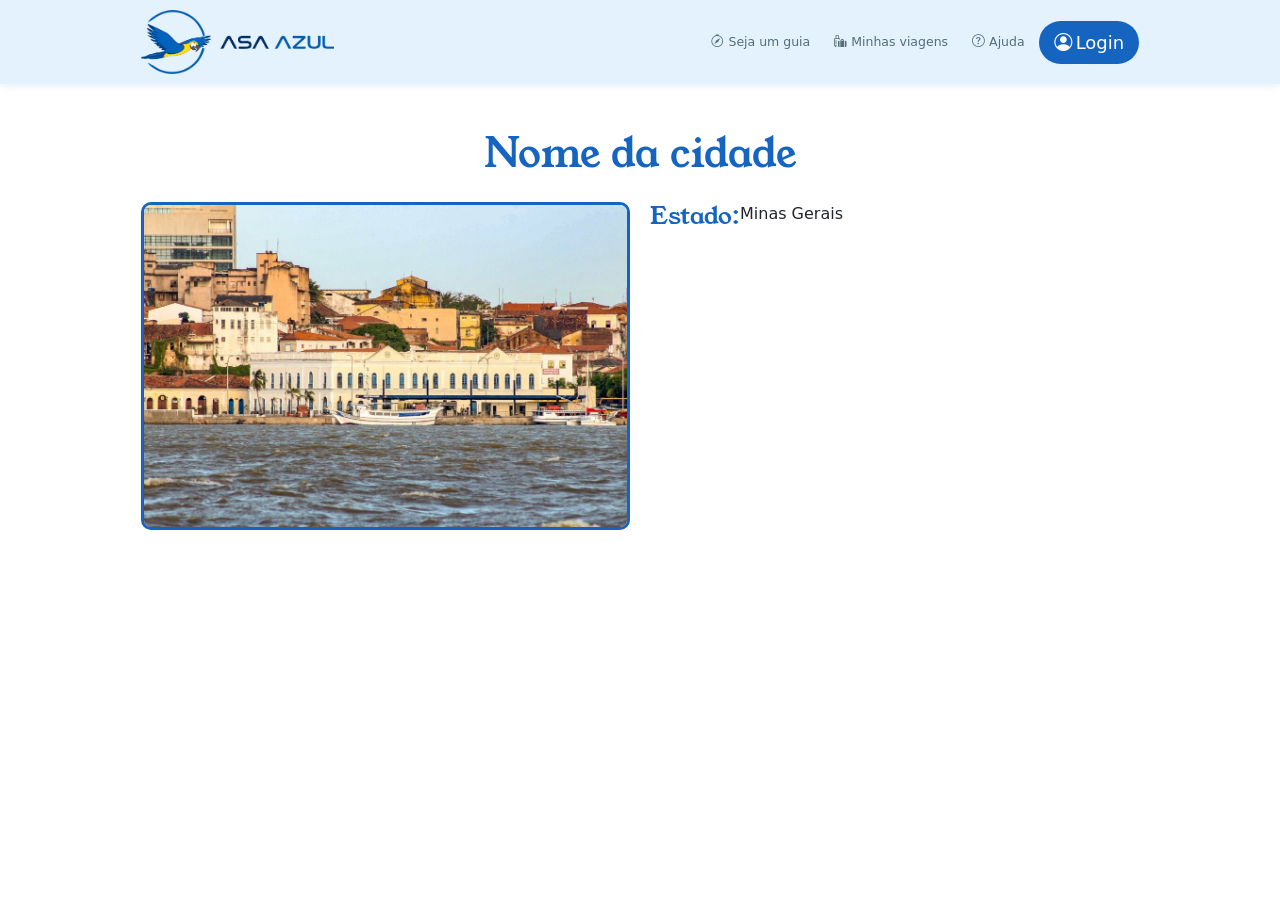
==== paginas/paginapadroviagens.html @ 85279128 "21/08/2026" ====
<!DOCTYPE html>
<html lang="pt-br">

<head>
    <meta charset="UTF-8">
    <meta name="viewport" content="width=device-width, initial-scale=1.0">
    <title>Asa Azul</title>
    <link rel="shortcut icon" href="../imagens/arara_com_circulo.png">
    <link rel="stylesheet" type="text/css" href="../css/bootstrap.css">
    <link rel="stylesheet" type="text/css" href="../css/estilogeral.css">
    <link rel="stylesheet" type="text/css" href="../css/estilopaginapadraoviagens.css">
    <link rel="stylesheet" href="https://cdn.jsdelivr.net/npm/bootstrap-icons@1.13.1/font/bootstrap-icons.min.css">
    <link rel="stylesheet" href="https://cdnjs.cloudflare.com/ajax/libs/font-awesome/6.5.1/css/all.min.css">

    <!--Icones: https://icons.getbootstrap.com/*/-->
</head>

<body>
    <!-----------------header---------------->
    <header>
        <div class="nav-topo container-margem mx-auto">
            <a href="#" class="nav-logo">
                <img src="../imagens/logo-principal.png" alt="logo Asa Azul">
            </a>

            <button class="menu-toggle btn btn-outline-primary me-2">
                <i class="bi bi-list"></i>
            </button>

            <div class="nav-suporte-group" id="navbarNav">
                <a href="#" class="nav-suporte">
                    <i class="bi bi-compass me-1"></i> Seja um guia
                </a>
                <a href="#" class="nav-suporte">
                    <i class="bi bi-luggage-fill me-1"></i> Minhas viagens
                </a>
                <a href="#" class="nav-suporte">
                    <i class="bi bi-question-circle me-1"></i> Ajuda
                </a>
                <button class="login-btn" data-bs-toggle="modal" data-bs-target="#modalLogin">
                    <i class="bi bi-person-circle"></i> Login
                </button>
            </div>
        </div>
    </header>

    <!---- Modal de Login ---->
    <div class="modal fade" id="modalLogin" tabindex="-1" aria-hidden="true">
        <div class="modal-dialog modal-dialog-centered">
            <div class="modal-content login-modal-content">

                <button type="button" class="btn-close" data-bs-dismiss="modal" aria-label="Fechar"></button>

                <div class="login-modal-header">
                    <img src="imagens/logo-principal.png" alt="logo Asa Azul" class="login-logo">
                    <h3 id="modalTitulo">Bem-vindo de volta</h3>
                    <p id="modalSubtitulo">Entre para acompanhar suas viagens</p>
                </div>

                <form class="login-form" id="formLogin">
                    <div class="mb-3">
                        <label for="loginEmail" class="form-label">E-mail</label>
                        <input type="email" class="form-control" id="loginEmail" placeholder="seuemail@exemplo.com"
                            required>
                    </div>

                    <div class="mb-3">
                        <label for="loginSenha" class="form-label">Senha</label>
                        <input type="password" class="form-control" id="loginSenha" placeholder="••••••••" required>
                    </div>

                    <div class="login-opcoes">
                        <label class="lembrar">
                            <input type="checkbox"> Lembrar de mim
                        </label>
                        <a href="#" class="esqueci">Esqueci minha senha</a>
                    </div>

                    <button type="submit" class="btn-entrar">Entrar</button>

                    <p class="login-cadastro">
                        Ainda não tem conta? <a href="#" id="linkIrCadastro">Cadastre-se</a>
                    </p>
                </form>

                <form class="login-form" id="formCadastro" style="display:none;">
                    <div class="mb-3">
                        <label for="cadNome" class="form-label">Nome completo</label>
                        <input type="text" class="form-control" id="cadNome" placeholder="Seu nome" required>
                    </div>

                    <div class="mb-3">
                        <label for="cadEmail" class="form-label">E-mail</label>
                        <input type="email" class="form-control" id="cadEmail" placeholder="seuemail@exemplo.com"
                            required>
                    </div>

                    <div class="mb-3">
                        <label for="cadSenha" class="form-label">Senha</label>
                        <input type="password" class="form-control" id="cadSenha" placeholder="••••••••" required>
                    </div>

                    <div class="mb-3">
                        <label for="cadConfirmarSenha" class="form-label">Confirmar senha</label>
                        <input type="password" class="form-control" id="cadConfirmarSenha" placeholder="••••••••"
                            required>
                    </div>

                    <button type="submit" class="btn-entrar">Criar conta</button>

                    <p class="login-cadastro">
                        Já tem conta? <a href="#" id="linkVoltarLogin">Entrar</a>
                    </p>
                </form>

            </div>
        </div>
    </div>

    <!------------------main----------------->
    <main>
        <section class="container-margem" id="viagem">
            <h1 class="titulo">Nome da cidade</h1>

            <div class="conteudo-viagem justify-content-between my-4 d-flex">
                <img  src="../imagens/saoluisma.jpg">

                <div class="texto-viagem">
                    <h4 class="titulo topico-viagem">Estado:</h4>
                    <p>Minas Gerais</p>
                </div>
            </div>

        </section>
---- css/estilogeral.css ----
:root {
    --azul-escuro: #0D3B6E;
    --azul: #1565C0;
    --azul-claro: #1E88E5;
    --azul-bem-claro: #E3F2FD;
    --cinza-azul: #546E7A;
    --branco: #FFFFFF;
    --cinza: #F5F5F5;
    --fonte1: 'YoungSerif', sand-serif;
}

@font-face {
    font-family: 'YoungSerif';
    src: url('../fontes/YoungSerif-Regular.ttf') format('opentype');
    font-weight: normal;
    font-style: normal;
}

html,
body {
    overflow-x: hidden;
}

.container-margem {
    width: 100%;
    margin-inline: auto;
    padding-inline: clamp(16px, 11vw, 190px);
}

.titulo {
    color: var(--azul);
    text-align: center;
    font-family: var(--fonte1);
}

/*-------header-------*/
header {
    background-color: var(--azul-bem-claro);
    top: 0;
    left: 0;
    position: fixed;
    top: 0;
    width: 100%;
    z-index: 1000;
    box-shadow: 0 2px 8px rgba(21, 101, 192, 0.10);
    transition: transform .8s ease;
}

header.esconder {
    transform: translateY(-100%);
}

nav a,
.nav-topo a {
    text-decoration: none;
    color: var(--cinza-azul);
}

.nav-topo {
    display: flex;
    align-items: center;
    justify-content: space-between;
    gap: 16px;
    padding-top: 10px;
    padding-bottom: 10px;
}

.nav-logo img {
    height: 64px;
}

.nav-suporte-group {
    display: flex;
    align-items: center;
    gap: 4px;
    flex-wrap: wrap;
    justify-content: flex-end;
}

.nav-suporte {
    display: flex;
    align-items: center;
    font-size: 12.5px;
    color: var(--cinza-azul);
    text-decoration: none;
    padding: 5px 10px;
    border-radius: 50px;
    transition: background-color 0.2s ease, color 0.2s ease;
}

.nav-suporte:hover {
    background-color: rgba(21, 101, 192, 0.10);
    color: var(--azul);
}

.nav-abas-wrap {
    border-top: 1px solid rgba(21, 101, 192, 0.15);
    background-color: var(--azul-bem-claro);
}

.nav-menu-group {
    display: flex;
    gap: 6px;
    padding-top: 8px;
    padding-bottom: 8px;
    justify-content: center;
}

.nav-menu {
    border-radius: 50px;
    padding: 5px 14px;
    white-space: nowrap;
    transition: background-color 0.25s ease, color 0.25s ease;
    border: none;
    background-color: var(--azul);
    color: var(--branco);
    font-size: 13.5px;
    cursor: pointer;
    display: flex;
    align-items: center;
    gap: 4px;
    flex-shrink: 0;
}

.nav-menu:hover {
    background-color: #919499a9;
}

.nav-menu.active {
    background-color: var(--branco);
    color: var(--azul);
    filter: drop-shadow(0px 3px 8px rgba(21, 101, 192, 0.35));
    border: 2.2px solid var(--azul);
    font-weight: 600;
}

.menu-toggle {
    display: none;
}

.login-btn {
    border-radius: 50px;
    padding: 8px 15px;
    white-space: nowrap;
    transition: background-color 0.25s ease, color 0.25s ease;
    border: none;
    background-color: var(--azul);
    font-size: 13.5px;
    cursor: pointer;
    display: flex;
    gap: 4px;
    flex-shrink: 0;
    color: var(--branco);
    font-size: 18px;
}

.login-btn:hover {
    background-color: #919499a9;
}


@media (max-width: 768px) {
    .nav-topo {
        flex-wrap: wrap;
        justify-content: center;
    }

    .menu-toggle {
        display: block;

    }

    .nav-suporte-group {
        display: none;
        width: 100%;
        align-items: center;
        justify-content: center;
        gap: 8px;
    }

    .nav-suporte-group.ativo {
        display: flex;
    }

    .nav-suporte {
        font-size: 11px;
        padding: 4px 7px;
    }

    .nav-logo img {
        height: 52px;
    }

    .nav-logo {
        display: flex;
        justify-content: center;
    }

    .nav-menu-group {
        justify-content: center;
    }

    .nav-menu {
        font-size: 11.5px;
        padding: 4px 10px;
    }

    .nav-menu i {
        display: none;
    }
}

/*------modal-----*/
/* ---- Modal de Login ---- */
.login-modal-content {
    border-radius: 20px;
    border: none;
    padding: 2.5rem 2.5rem 2rem;
    box-shadow: 0 25px 60px rgba(0, 0, 0, .25);
}

.login-modal-content .btn-close {
    position: absolute;
    top: 1.2rem;
    right: 1.2rem;
}

.login-modal-header {
    text-align: center;
    margin-bottom: 1.8rem;
}

.login-logo {
    height: 48px;
    margin-bottom: 1rem;
}

.login-modal-header h3 {
    color: var(--azul-escuro);
    font-family: var(--fonte1);
    font-weight: 700;
    margin-bottom: .3rem;
}

.login-modal-header p {
    color: var(--cinza-azul);
    font-size: .9rem;
    margin: 0;
}

.login-form .form-label {
    color: var(--cinza-azul);
    font-size: .85rem;
    font-weight: 600;
}

.login-form .form-control {
    border-radius: 10px;
    padding: .65rem .9rem;
    border: 1.5px solid #E0E0E0;
}

.login-form .form-control:focus {
    border-color: var(--azul);
    box-shadow: 0 0 0 3px rgba(21, 101, 192, .15);
}

.login-form {
    animation: fadeInForm .3s ease;
}

@keyframes fadeInForm {
    from {
        opacity: 0;
        transform: translateY(6px);
    }

    to {
        opacity: 1;
        transform: translateY(0);
    }
}

.login-opcoes {
    display: flex;
    justify-content: space-between;
    align-items: center;
    font-size: .82rem;
    margin-bottom: 1.4rem;
}

.lembrar {
    display: flex;
    align-items: center;
    gap: .4rem;
    color: var(--cinza-azul);
    cursor: pointer;
}

.esqueci {
    color: var(--azul);
    text-decoration: none;
    font-weight: 600;
}

.esqueci:hover {
    text-decoration: underline;
}

.btn-entrar {
    width: 100%;
    background-color: var(--azul);
    color: var(--branco);
    border: none;
    border-radius: 50px;
    padding: .75rem;
    font-weight: 700;
    font-size: .95rem;
    cursor: pointer;
    transition: background-color .25s ease;
}

.btn-entrar:hover {
    background-color: var(--azul-escuro);
}

.login-cadastro {
    text-align: center;
    font-size: .85rem;
    color: var(--cinza-azul);
    margin-top: 1.2rem;
    margin-bottom: 0;
}

.login-cadastro a {
    color: var(--azul);
    font-weight: 700;
    text-decoration: none;
}

/*-----------------------Main---------------------*/
main {
    margin-top: 130px;
}

/*-----FAQ-----*/

.faqh2 {
    font-weight: bold;
    color: var(--azul-escuro);
    font-family: var(--fonte1);
}

.pergunta {
    color: var(--azul-escuro);
    cursor: pointer;
}

#linhafaq {
    color: var(--cinza-azul);
}

.separafaq {
    letter-spacing: 1px;
    font-size: 0.75rem;
}

/* -----footer-----*/
footer div#social i {
    color: var(--cinza-azul);
    font-size: 25px;
}

footer section#conteudo {
    font-size: 17px;
}

footer section#conteudo a {
    font-size: 14px;
    color: var(--cinza-azul);
    font-weight: 600;
    text-decoration: none;
}

footer section#conteudo a:hover {
    color: #bcc3c3;
}

footer section#direitos {
    font-size: 12px;
}
---- css/estilopaginapadraoviagens.css ----
:root {
    --azul-escuro: #0D3B6E;
    --azul: #1565C0;
    --azul-claro: #1E88E5;
    --azul-bem-claro: #E3F2FD;
    --cinza-azul: #546E7A;
    --branco: #FFFFFF;
    --cinza: #F5F5F5;
    --fonte1: 'YoungSerif', sand-serif;
    --fonte2: 'sans-serif';
    --fonte3: 'Montserrat';
}

@font-face {
    font-family: 'YoungSerif';
    src: url('../fontes/YoungSerif-Regular.ttf') format('opentype');
    font-weight: normal;
    font-style: normal;
}

@font-face{
    font-family: 'Montserrat';
    src: url('../fontes/Montserrat-Regular.ttf') format('opentype');
    font-weight: normal;
    font-size: normal;
}

/*--------------main------------------*/
.conteudo-viagem img{
    border-radius: 10px;
    border: 3px solid var(--azul);
    width: 49%;
}

.texto-viagem{
    width: 49%;
    display: flex;
}

.texto-viagem p{
    
}

.topico-viagem{
    text-align: left;
}
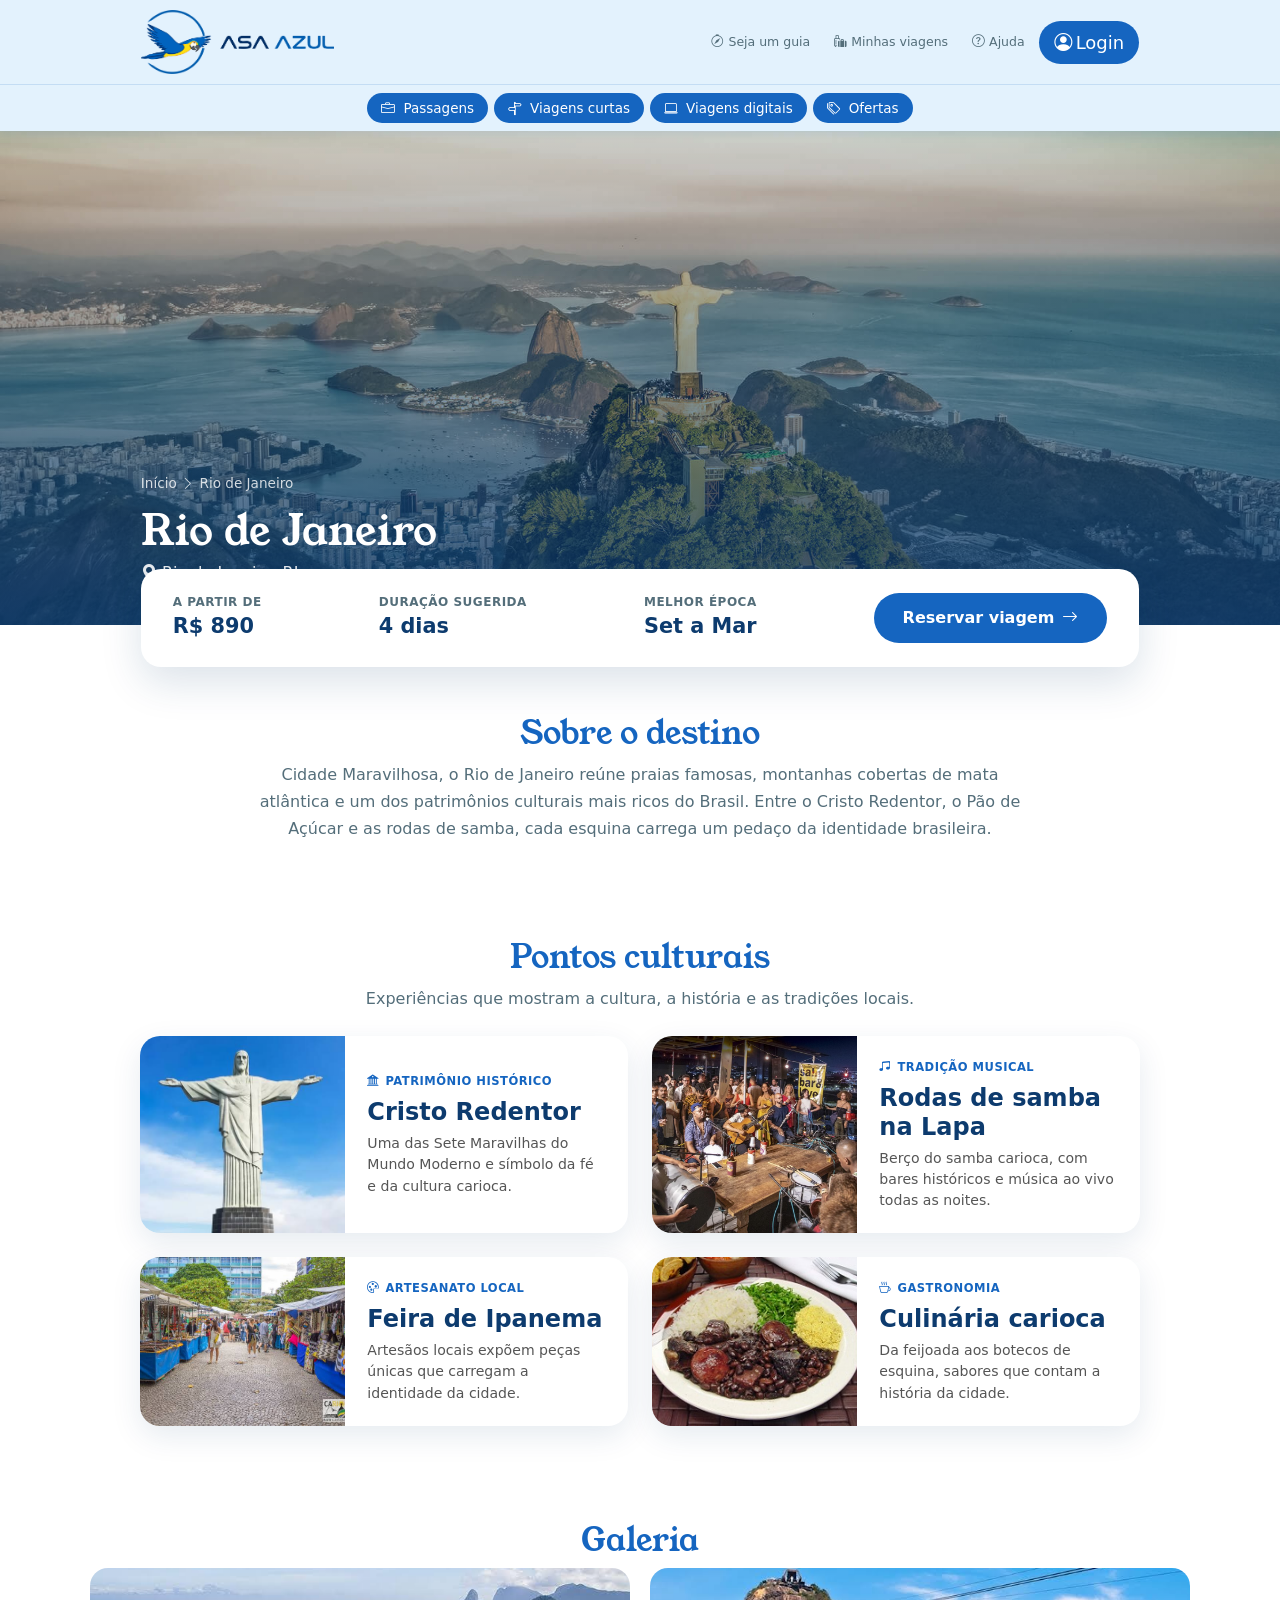
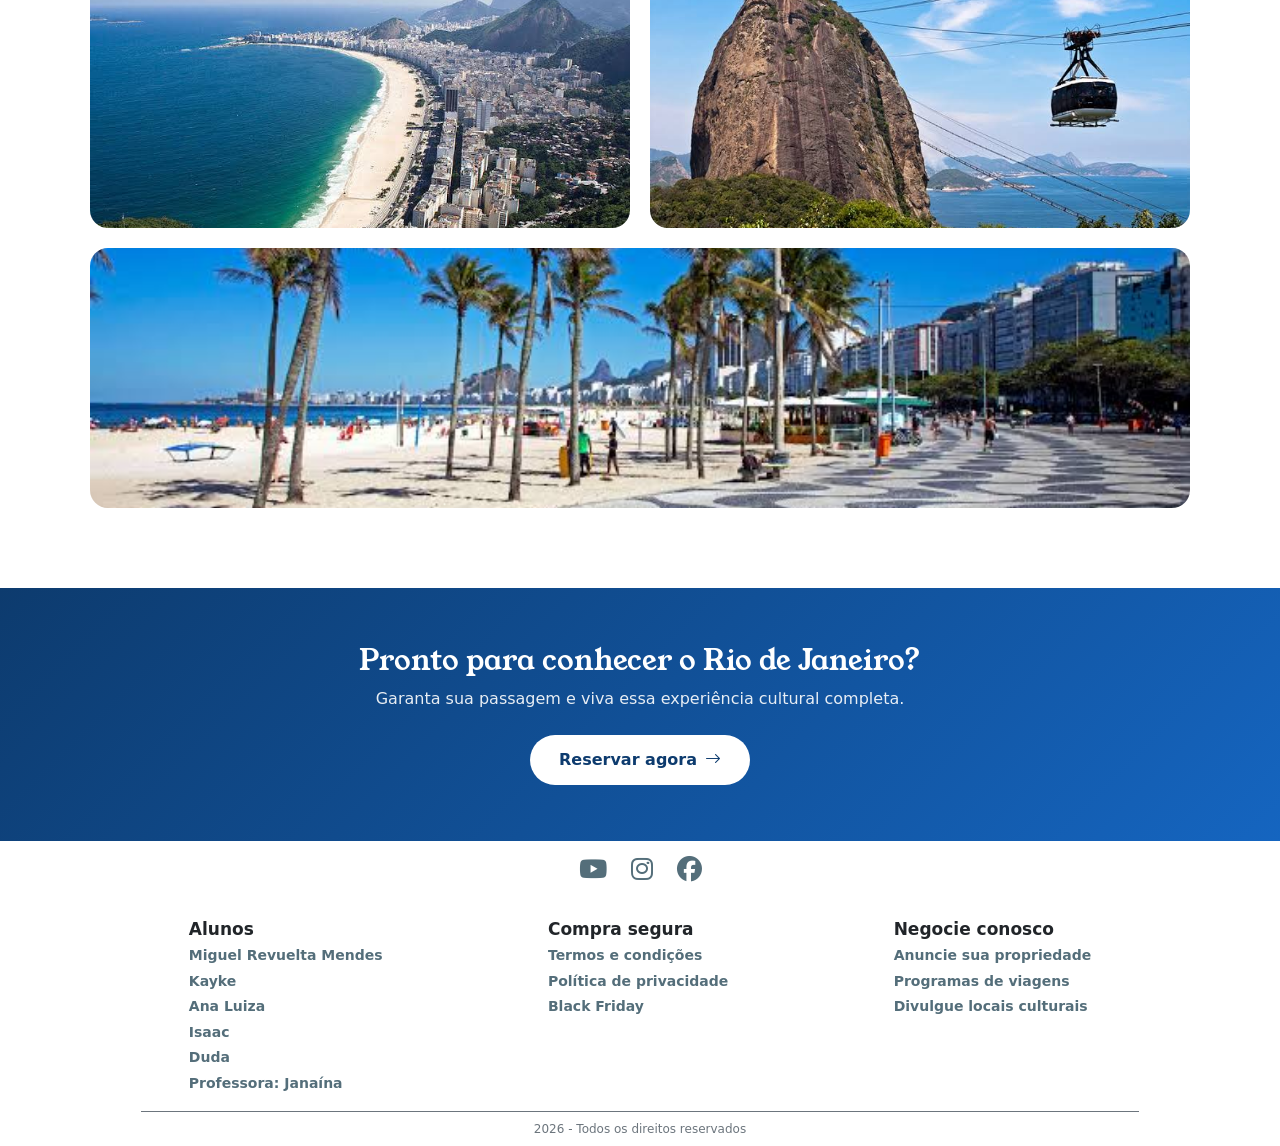
==== commit 4ebd5e62: "criação da pagina modelo para viagens" ====
--- a/paginas/paginapadroviagens.html
+++ b/paginas/paginapadroviagens.html
@@ -4,22 +4,22 @@
 <head>
     <meta charset="UTF-8">
     <meta name="viewport" content="width=device-width, initial-scale=1.0">
-    <title>Asa Azul</title>
+    <title>Asa Azul | Rio de Janeiro</title>
     <link rel="shortcut icon" href="../imagens/arara_com_circulo.png">
     <link rel="stylesheet" type="text/css" href="../css/bootstrap.css">
     <link rel="stylesheet" type="text/css" href="../css/estilogeral.css">
     <link rel="stylesheet" type="text/css" href="../css/estilopaginapadraoviagens.css">
+
     <link rel="stylesheet" href="https://cdn.jsdelivr.net/npm/bootstrap-icons@1.13.1/font/bootstrap-icons.min.css">
     <link rel="stylesheet" href="https://cdnjs.cloudflare.com/ajax/libs/font-awesome/6.5.1/css/all.min.css">
-
-    <!--Icones: https://icons.getbootstrap.com/*/-->
 </head>
 
 <body>
-    <!-----------------header---------------->
+
+    <!-----------------header (igual ao index)---------------->
     <header>
         <div class="nav-topo container-margem mx-auto">
-            <a href="#" class="nav-logo">
+            <a href="index.html" class="nav-logo">
                 <img src="../imagens/logo-principal.png" alt="logo Asa Azul">
             </a>
 
@@ -42,93 +42,186 @@
                 </button>
             </div>
         </div>
+
+        <div class="nav-abas-wrap">
+            <nav class="nav-menu-group container-margem mx-auto">
+                <a href="index.html" class="nav-menu" data-section="passagens">
+                    <i class="bi bi-briefcase me-1"></i> Passagens
+                </a>
+                <a href="viagens-curtas.html" class="nav-menu" data-section="viagens-curtas">
+                    <i class="bi bi-signpost-split me-1"></i> Viagens curtas
+                </a>
+                <a href="viagens-digitais.html" class="nav-menu" data-section="viagens-digitais">
+                    <i class="bi bi-laptop me-1"></i> Viagens digitais
+                </a>
+                <a href="ofertas.html" class="nav-menu" data-section="ofertas">
+                    <i class="bi bi-tags me-1"></i> Ofertas
+                </a>
+            </nav>
+        </div>
     </header>
-
-    <!---- Modal de Login ---->
-    <div class="modal fade" id="modalLogin" tabindex="-1" aria-hidden="true">
-        <div class="modal-dialog modal-dialog-centered">
-            <div class="modal-content login-modal-content">
-
-                <button type="button" class="btn-close" data-bs-dismiss="modal" aria-label="Fechar"></button>
-
-                <div class="login-modal-header">
-                    <img src="imagens/logo-principal.png" alt="logo Asa Azul" class="login-logo">
-                    <h3 id="modalTitulo">Bem-vindo de volta</h3>
-                    <p id="modalSubtitulo">Entre para acompanhar suas viagens</p>
-                </div>
-
-                <form class="login-form" id="formLogin">
-                    <div class="mb-3">
-                        <label for="loginEmail" class="form-label">E-mail</label>
-                        <input type="email" class="form-control" id="loginEmail" placeholder="seuemail@exemplo.com"
-                            required>
-                    </div>
-
-                    <div class="mb-3">
-                        <label for="loginSenha" class="form-label">Senha</label>
-                        <input type="password" class="form-control" id="loginSenha" placeholder="••••••••" required>
-                    </div>
-
-                    <div class="login-opcoes">
-                        <label class="lembrar">
-                            <input type="checkbox"> Lembrar de mim
-                        </label>
-                        <a href="#" class="esqueci">Esqueci minha senha</a>
-                    </div>
-
-                    <button type="submit" class="btn-entrar">Entrar</button>
-
-                    <p class="login-cadastro">
-                        Ainda não tem conta? <a href="#" id="linkIrCadastro">Cadastre-se</a>
-                    </p>
-                </form>
-
-                <form class="login-form" id="formCadastro" style="display:none;">
-                    <div class="mb-3">
-                        <label for="cadNome" class="form-label">Nome completo</label>
-                        <input type="text" class="form-control" id="cadNome" placeholder="Seu nome" required>
-                    </div>
-
-                    <div class="mb-3">
-                        <label for="cadEmail" class="form-label">E-mail</label>
-                        <input type="email" class="form-control" id="cadEmail" placeholder="seuemail@exemplo.com"
-                            required>
-                    </div>
-
-                    <div class="mb-3">
-                        <label for="cadSenha" class="form-label">Senha</label>
-                        <input type="password" class="form-control" id="cadSenha" placeholder="••••••••" required>
-                    </div>
-
-                    <div class="mb-3">
-                        <label for="cadConfirmarSenha" class="form-label">Confirmar senha</label>
-                        <input type="password" class="form-control" id="cadConfirmarSenha" placeholder="••••••••"
-                            required>
-                    </div>
-
-                    <button type="submit" class="btn-entrar">Criar conta</button>
-
-                    <p class="login-cadastro">
-                        Já tem conta? <a href="#" id="linkVoltarLogin">Entrar</a>
-                    </p>
-                </form>
-
-            </div>
-        </div>
-    </div>
 
     <!------------------main----------------->
     <main>
-        <section class="container-margem" id="viagem">
-            <h1 class="titulo">Nome da cidade</h1>
-
-            <div class="conteudo-viagem justify-content-between my-4 d-flex">
-                <img  src="../imagens/saoluisma.jpg">
-
-                <div class="texto-viagem">
-                    <h4 class="titulo topico-viagem">Estado:</h4>
-                    <p>Minas Gerais</p>
-                </div>
-            </div>
-
-        </section>+
+        <!-- Hero da viagem -->
+        <section class="viagem-hero" style="background-image:url('../imagens/rio_de_janeiro.jpg');">
+            <div class="viagem-hero-overlay">
+                <div class="container-margem">
+                    <nav class="viagem-breadcrumb">
+                        <a href="index.html">Início</a> <i class="bi bi-chevron-right"></i> Rio de Janeiro
+                    </nav>
+                    <h1>Rio de Janeiro</h1>
+                    <p><i class="bi bi-geo-alt-fill"></i> Rio de Janeiro, RJ</p>
+                </div>
+            </div>
+        </section>
+
+        <!-- Barra de info rápida -->
+        <section class="container-margem">
+            <div class="viagem-infobar">
+                <div>
+                    <span class="viagem-label">A partir de</span>
+                    <span class="viagem-valor">R$ 890</span>
+                </div>
+                <div>
+                    <span class="viagem-label">Duração sugerida</span>
+                    <span class="viagem-valor">4 dias</span>
+                </div>
+                <div>
+                    <span class="viagem-label">Melhor época</span>
+                    <span class="viagem-valor">Set a Mar</span>
+                </div>
+                <a href="reserva.html?destino=SDU" class="btn-reservar">
+                    Reservar viagem <i class="bi bi-arrow-right"></i>
+                </a>
+            </div>
+        </section>
+
+        <!-- Sobre o destino -->
+        <section class="container-margem viagem-secao">
+            <h2 class="titulo">Sobre o destino</h2>
+            <p class="viagem-texto">
+                Cidade Maravilhosa, o Rio de Janeiro reúne praias famosas, montanhas cobertas de mata
+                atlântica e um dos patrimônios culturais mais ricos do Brasil. Entre o Cristo Redentor,
+                o Pão de Açúcar e as rodas de samba, cada esquina carrega um pedaço da identidade brasileira.
+            </p>
+        </section>
+
+        <!-- Pontos culturais - foco da empresa -->
+        <section class="container-margem viagem-secao">
+            <h2 class="titulo">Pontos culturais</h2>
+            <p class="viagem-texto text-center mb-4">
+                Experiências que mostram a cultura, a história e as tradições locais.
+            </p>
+
+            <div class="cultura-grid">
+
+                <div class="cultura-card">
+                    <img src="../imagens/cristo.jpg" alt="Cristo Redentor">
+                    <div class="cultura-info">
+                        <span class="cultura-tag"><i class="bi bi-bank2"></i> Patrimônio histórico</span>
+                        <h4>Cristo Redentor</h4>
+                        <p>Uma das Sete Maravilhas do Mundo Moderno e símbolo da fé e da cultura carioca.</p>
+                    </div>
+                </div>
+
+                <div class="cultura-card">
+                    <img src="../imagens/samba.jpg" alt="Roda de samba na Lapa">
+                    <div class="cultura-info">
+                        <span class="cultura-tag"><i class="bi bi-music-note-beamed"></i> Tradição musical</span>
+                        <h4>Rodas de samba na Lapa</h4>
+                        <p>Berço do samba carioca, com bares históricos e música ao vivo todas as noites.</p>
+                    </div>
+                </div>
+
+                <div class="cultura-card">
+                    <img src="../imagens/feira.jpg" alt="Feira de artesanato">
+                    <div class="cultura-info">
+                        <span class="cultura-tag"><i class="bi bi-palette"></i> Artesanato local</span>
+                        <h4>Feira de Ipanema</h4>
+                        <p>Artesãos locais expõem peças únicas que carregam a identidade da cidade.</p>
+                    </div>
+                </div>
+
+                <div class="cultura-card">
+                    <img src="../imagens/culinaria.jpg" alt="Culinária carioca">
+                    <div class="cultura-info">
+                        <span class="cultura-tag"><i class="bi bi-cup-hot"></i> Gastronomia</span>
+                        <h4>Culinária carioca</h4>
+                        <p>Da feijoada aos botecos de esquina, sabores que contam a história da cidade.</p>
+                    </div>
+                </div>
+
+            </div>
+        </section>
+
+        <!-- Galeria de fotos -->
+        <section class="container-margem viagem-secao">
+            <h2 class="titulo">Galeria</h2>
+            <div class="viagem-galeria">
+                <img src="../imagens/rio1.jpg" alt="Foto do destino">
+                <img src="../imagens/rio2.jpg" alt="Foto do destino">
+                <img src="../imagens/rio3.jpg" alt="Foto do destino">
+            </div>
+        </section>
+
+        <!-- CTA final -->
+        <section class="viagem-cta">
+            <div class="container-margem">
+                <h3>Pronto para conhecer o Rio de Janeiro?</h3>
+                <p>Garanta sua passagem e viva essa experiência cultural completa.</p>
+                <a href="reserva.html?destino=SDU" class="btn-reservar btn-reservar-claro">
+                    Reservar agora <i class="bi bi-arrow-right"></i>
+                </a>
+            </div>
+        </section>
+
+    </main>
+
+    <!-------------footer (igual ao index)------------>
+    <footer class="container-margem mx-auto">
+        <div id="social">
+            <ul class="list-unstyled d-flex gap-4 p-0 justify-content-center my-3">
+                <li><a href="https://www.youtube.com/"><i class="fab fa-youtube"></i></a></li>
+                <li><a href="https://www.instagram.com/"><i class="fab fa-instagram"></i></a></li>
+                <li><a href="https://www.facebook.com/"><i class="fab fa-facebook"></i></a></li>
+            </ul>
+        </div>
+
+        <section class="container-margem d-flex flex-wrap justify-content-between mx-auto px-5 py-3 gap-3" id="conteudo">
+            <div id="alunos">
+                <strong>Alunos<br></strong>
+                <a href="">Miguel Revuelta Mendes<br></a>
+                <a href="">Kayke<br></a>
+                <a href="">Ana Luiza<br></a>
+                <a href="">Isaac<br></a>
+                <a href="">Duda<br></a>
+                <a href="">Professora: Janaína</a>
+            </div>
+
+            <div id="compra-segura">
+                <strong>Compra segura<br></strong>
+                <a href="">Termos e condições<br></a>
+                <a href="">Política de privacidade<br></a>
+                <a href="">Black Friday<br></a>
+            </div>
+
+            <div id="negocios">
+                <strong>Negocie conosco<br></strong>
+                <a href="">Anuncie sua propriedade<br></a>
+                <a href="">Programas de viagens<br></a>
+                <a href="">Divulgue locais culturais</a>
+            </div>
+        </section>
+
+        <section class="container-margem p-2 border-top border-secondary border-1 d-flex justify-content-center" id="direitos">
+            <p class="mb-0 text-secondary">2026 - Todos os direitos reservados</p>
+        </section>
+    </footer>
+
+    <script src="js/bootstrap.js"></script>
+    <script src="js/jsindex.js"></script>
+</body>
+
+</html>
--- a/css/estilopaginapadraoviagens.css
+++ b/css/estilopaginapadraoviagens.css
@@ -1,46 +1,233 @@
-:root {
-    --azul-escuro: #0D3B6E;
-    --azul: #1565C0;
-    --azul-claro: #1E88E5;
-    --azul-bem-claro: #E3F2FD;
-    --cinza-azul: #546E7A;
-    --branco: #FFFFFF;
-    --cinza: #F5F5F5;
-    --fonte1: 'YoungSerif', sand-serif;
-    --fonte2: 'sans-serif';
-    --fonte3: 'Montserrat';
-}
-
-@font-face {
-    font-family: 'YoungSerif';
-    src: url('../fontes/YoungSerif-Regular.ttf') format('opentype');
-    font-weight: normal;
-    font-style: normal;
-}
-
-@font-face{
-    font-family: 'Montserrat';
-    src: url('../fontes/Montserrat-Regular.ttf') format('opentype');
-    font-weight: normal;
-    font-size: normal;
-}
-
-/*--------------main------------------*/
-.conteudo-viagem img{
-    border-radius: 10px;
-    border: 3px solid var(--azul);
-    width: 49%;
-}
-
-.texto-viagem{
-    width: 49%;
-    display: flex;
-}
-
-.texto-viagem p{
-    
-}
-
-.topico-viagem{
-    text-align: left;
-}
+/* ---- Hero da viagem ---- */
+.viagem-hero {
+    margin-top: 130px; /* compensa o header fixo */
+    height: 55vh;
+    min-height: 380px;
+    background-size: cover;
+    background-position: center;
+    position: relative;
+}
+
+.viagem-hero-overlay {
+    height: 100%;
+    display: flex;
+    align-items: flex-end;
+    background: linear-gradient(180deg, rgba(13,59,110,.15) 0%, rgba(13,59,110,.85) 100%);
+    padding-bottom: 2.5rem;
+}
+
+.viagem-breadcrumb {
+    color: rgba(255,255,255,.8);
+    font-size: .85rem;
+    margin-bottom: .8rem;
+}
+
+.viagem-breadcrumb a {
+    color: rgba(255,255,255,.8);
+    text-decoration: none;
+}
+
+.viagem-breadcrumb a:hover {
+    text-decoration: underline;
+}
+
+.viagem-hero h1 {
+    color: var(--branco);
+    font-family: var(--fonte1);
+    font-size: 2.6rem;
+    margin-bottom: .3rem;
+}
+
+.viagem-hero p {
+    color: rgba(255,255,255,.9);
+    font-size: 1rem;
+    margin: 0;
+}
+
+/* ---- Barra de info rápida ---- */
+.viagem-infobar {
+    background: var(--branco);
+    border-radius: 20px;
+    box-shadow: 0 15px 40px rgba(13,59,110,.15);
+    padding: 1.5rem 2rem;
+    margin-top: -3.5rem;
+    position: relative;
+    z-index: 5;
+    display: flex;
+    flex-wrap: wrap;
+    align-items: center;
+    justify-content: space-between;
+    gap: 1.2rem;
+}
+
+.viagem-label {
+    display: block;
+    font-size: .75rem;
+    text-transform: uppercase;
+    letter-spacing: .5px;
+    color: var(--cinza-azul);
+    font-weight: 600;
+}
+
+.viagem-valor {
+    display: block;
+    font-size: 1.3rem;
+    font-weight: 700;
+    color: var(--azul-escuro);
+}
+
+.btn-reservar {
+    background-color: var(--azul);
+    color: var(--branco);
+    border: none;
+    border-radius: 50px;
+    padding: .8rem 1.8rem;
+    font-weight: 700;
+    text-decoration: none;
+    display: inline-flex;
+    align-items: center;
+    gap: .5rem;
+    transition: background-color .25s ease;
+}
+
+.btn-reservar:hover {
+    background-color: var(--azul-escuro);
+    color: var(--branco);
+}
+
+/* ---- Seções gerais ---- */
+.viagem-secao {
+    padding: 3rem 0;
+}
+
+.viagem-texto {
+    max-width: 780px;
+    margin: 0 auto;
+    color: var(--cinza-azul);
+    line-height: 1.7;
+    text-align: center;
+}
+
+/* ---- Pontos culturais ---- */
+.cultura-grid {
+    display: grid;
+    grid-template-columns: repeat(2, 1fr);
+    gap: 24px;
+    max-width: 1000px;
+    margin: 0 auto;
+}
+
+.cultura-card {
+    display: flex;
+    background: var(--branco);
+    border-radius: 20px;
+    overflow: hidden;
+    box-shadow: 0 10px 30px rgba(13,59,110,.10);
+    transition: transform .3s ease;
+}
+
+.cultura-card:hover {
+    transform: translateY(-6px);
+}
+
+.cultura-card img {
+    width: 42%;
+    object-fit: cover;
+}
+
+.cultura-info {
+    padding: 1.4rem;
+    display: flex;
+    flex-direction: column;
+    justify-content: center;
+}
+
+.cultura-tag {
+    display: inline-flex;
+    align-items: center;
+    gap: .35rem;
+    font-size: .72rem;
+    font-weight: 700;
+    text-transform: uppercase;
+    letter-spacing: .5px;
+    color: var(--azul);
+    margin-bottom: .5rem;
+}
+
+.cultura-info h4 {
+    color: var(--azul-escuro);
+    font-weight: 700;
+    margin-bottom: .4rem;
+}
+
+.cultura-info p {
+    color: #555;
+    font-size: .88rem;
+    line-height: 1.5;
+    margin: 0;
+}
+
+@media (max-width: 768px) {
+    .cultura-grid {
+        grid-template-columns: 1fr;
+    }
+    .cultura-card {
+        flex-direction: column;
+    }
+    .cultura-card img {
+        width: 100%;
+        height: 180px;
+    }
+}
+
+/* ---- Galeria da viagem ---- */
+.viagem-galeria {
+    display: flex;
+    gap: 20px;
+    max-width: 1100px;
+    margin: 0 auto;
+    flex-wrap: wrap;
+    justify-content: center;
+}
+
+.viagem-galeria img {
+    flex: 1 1 300px;
+    height: 260px;
+    object-fit: cover;
+    border-radius: 18px;
+    transition: transform .4s ease;
+}
+
+.viagem-galeria img:hover {
+    transform: scale(1.03);
+}
+
+/* ---- CTA final ---- */
+.viagem-cta {
+    background: linear-gradient(135deg, var(--azul-escuro) 0%, var(--azul) 100%);
+    color: var(--branco);
+    text-align: center;
+    padding: 3.5rem 0;
+    margin-top: 2rem;
+}
+
+.viagem-cta h3 {
+    font-family: var(--fonte1);
+    font-size: 1.8rem;
+    margin-bottom: .5rem;
+}
+
+.viagem-cta p {
+    opacity: .9;
+    margin-bottom: 1.5rem;
+}
+
+.btn-reservar-claro {
+    background-color: var(--branco);
+    color: var(--azul-escuro);
+}
+
+.btn-reservar-claro:hover {
+    background-color: #F9A825;
+    color: var(--azul-escuro);
+}
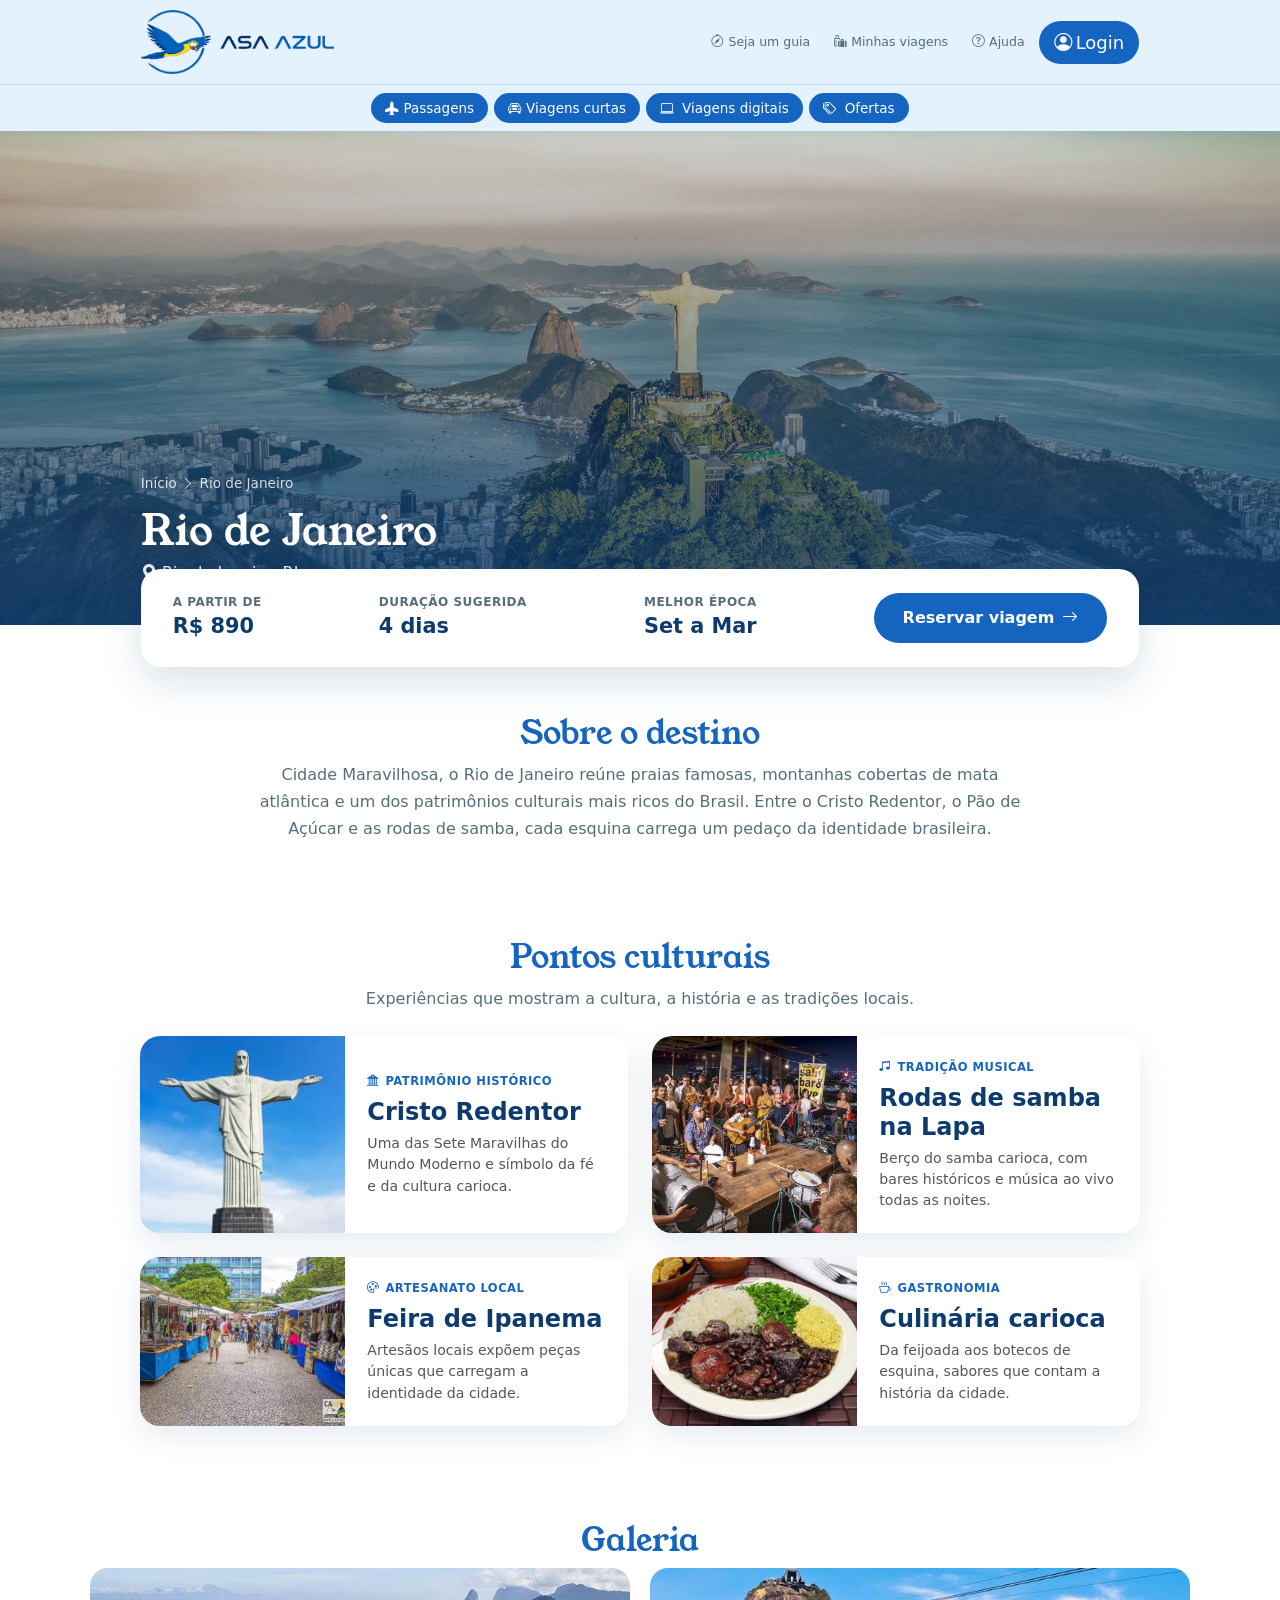
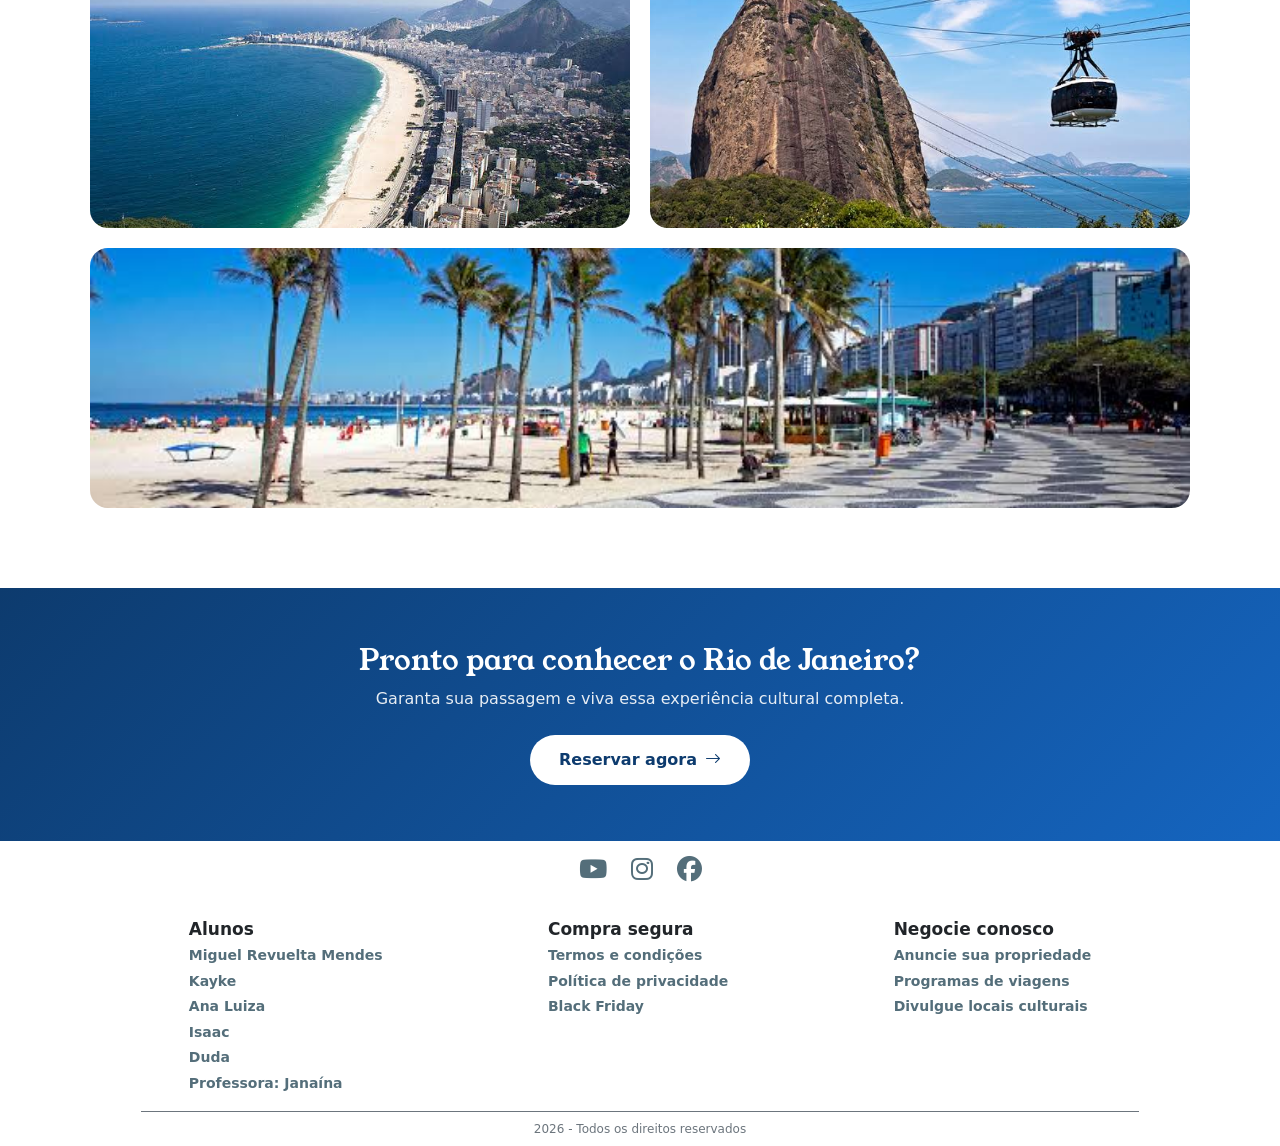
==== commit ca37cd08: "nova pagina modelo" ====
--- a/paginas/paginapadroviagens.html
+++ b/paginas/paginapadroviagens.html
@@ -19,7 +19,7 @@
     <!-----------------header (igual ao index)---------------->
     <header>
         <div class="nav-topo container-margem mx-auto">
-            <a href="index.html" class="nav-logo">
+            <a href="#" class="nav-logo">
                 <img src="../imagens/logo-principal.png" alt="logo Asa Azul">
             </a>
 
@@ -43,18 +43,19 @@
             </div>
         </div>
 
+
         <div class="nav-abas-wrap">
             <nav class="nav-menu-group container-margem mx-auto">
-                <a href="index.html" class="nav-menu" data-section="passagens">
-                    <i class="bi bi-briefcase me-1"></i> Passagens
-                </a>
-                <a href="viagens-curtas.html" class="nav-menu" data-section="viagens-curtas">
-                    <i class="bi bi-signpost-split me-1"></i> Viagens curtas
-                </a>
-                <a href="viagens-digitais.html" class="nav-menu" data-section="viagens-digitais">
+                <a class="nav-menu" href="../index.html">
+                    <i class="bi bi-airplane-fill"></i> Passagens
+                </a>
+                <a class="nav-menu" href="../paginas/viagenscurtas.html">
+                    <i class="bi bi-car-front"></i> Viagens curtas
+                </a>
+                <a class="nav-menu">
                     <i class="bi bi-laptop me-1"></i> Viagens digitais
                 </a>
-                <a href="ofertas.html" class="nav-menu" data-section="ofertas">
+                <a class="nav-menu">
                     <i class="bi bi-tags me-1"></i> Ofertas
                 </a>
             </nav>
@@ -220,8 +221,8 @@
         </section>
     </footer>
 
-    <script src="js/bootstrap.js"></script>
-    <script src="js/jsindex.js"></script>
+    <script src="../js/bootstrap.js"></script>
+    <script src="../js/jsindex.js"></script>
 </body>
 
 </html>
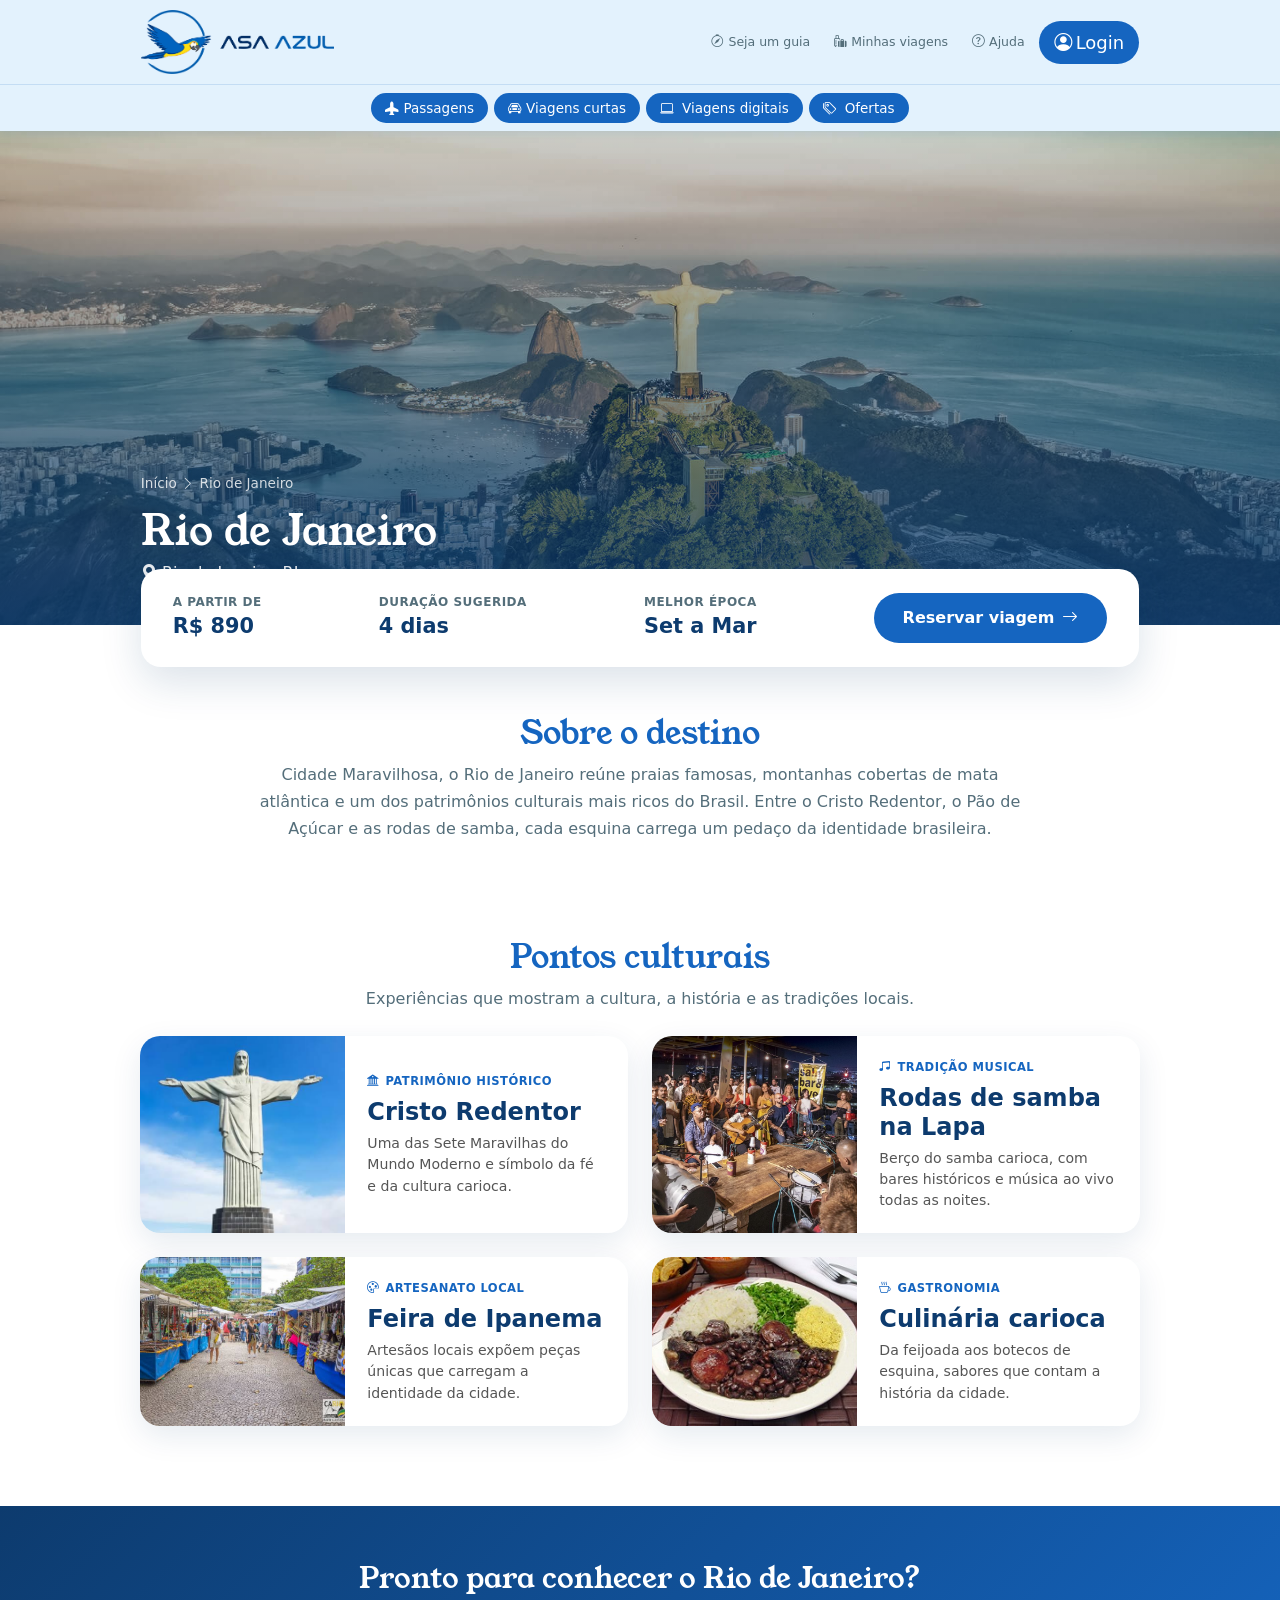
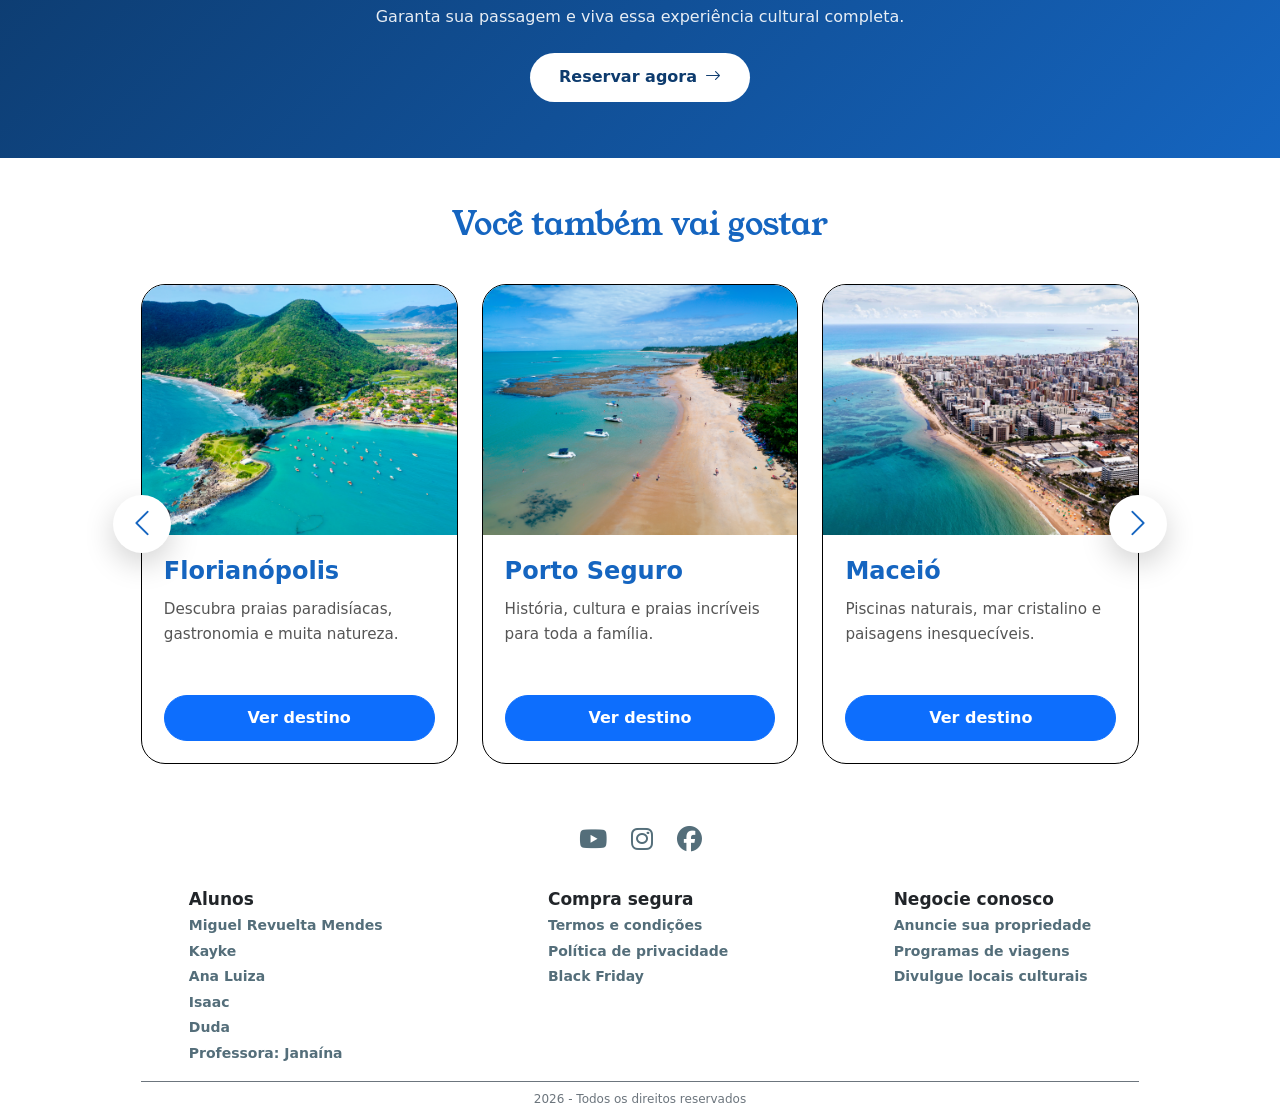
==== commit 296e06dc: "Correção e alteração da pagina padrao" ====
--- a/paginas/paginapadroviagens.html
+++ b/paginas/paginapadroviagens.html
@@ -9,6 +9,7 @@
     <link rel="stylesheet" type="text/css" href="../css/bootstrap.css">
     <link rel="stylesheet" type="text/css" href="../css/estilogeral.css">
     <link rel="stylesheet" type="text/css" href="../css/estilopaginapadraoviagens.css">
+
 
     <link rel="stylesheet" href="https://cdn.jsdelivr.net/npm/bootstrap-icons@1.13.1/font/bootstrap-icons.min.css">
     <link rel="stylesheet" href="https://cdnjs.cloudflare.com/ajax/libs/font-awesome/6.5.1/css/all.min.css">
@@ -157,16 +158,6 @@
             </div>
         </section>
 
-        <!-- Galeria de fotos -->
-        <section class="container-margem viagem-secao">
-            <h2 class="titulo">Galeria</h2>
-            <div class="viagem-galeria">
-                <img src="../imagens/rio1.jpg" alt="Foto do destino">
-                <img src="../imagens/rio2.jpg" alt="Foto do destino">
-                <img src="../imagens/rio3.jpg" alt="Foto do destino">
-            </div>
-        </section>
-
         <!-- CTA final -->
         <section class="viagem-cta">
             <div class="container-margem">
@@ -175,6 +166,73 @@
                 <a href="reserva.html?destino=SDU" class="btn-reservar btn-reservar-claro">
                     Reservar agora <i class="bi bi-arrow-right"></i>
                 </a>
+            </div>
+        </section>
+
+        <!-- Carrossel de outras viagens -->
+        <section id="carrossel-cards" class="container-margem my-5">
+            <h2 class="titulo mb-4">
+                Você também vai gostar
+            </h2>
+
+            <div class="container-carrossel">
+                <button class="carrossel-btn anterior">
+                    <i class="bi bi-chevron-left"></i>
+                </button>
+
+                <div class="carrossel-tunel">
+                    <div class="carrossel-vagoes">
+
+                        <div class="cardCarrossel">
+                            <img src="../imagens/florianopolis.jpg" alt="Florianópolis">
+                            <div class="conteudoCard">
+                                <h4>Florianópolis</h4>
+                                <p>Descubra praias paradisíacas, gastronomia e muita natureza.</p>
+                                <a href="viagemflorianopolis.html" class="btn btn-primary">Ver destino</a>
+                            </div>
+                        </div>
+
+                        <div class="cardCarrossel">
+                            <img src="../imagens/porto-seguro.png" alt="Porto Seguro">
+                            <div class="conteudoCard">
+                                <h4>Porto Seguro</h4>
+                                <p>História, cultura e praias incríveis para toda a família.</p>
+                                <a href="viagemportoseguro.html" class="btn btn-primary">Ver destino</a>
+                            </div>
+                        </div>
+
+                        <div class="cardCarrossel">
+                            <img src="../imagens/maceio.jpg" alt="Maceió">
+                            <div class="conteudoCard">
+                                <h4>Maceió</h4>
+                                <p>Piscinas naturais, mar cristalino e paisagens inesquecíveis.</p>
+                                <a href="viagemmaceio.html" class="btn btn-primary">Ver destino</a>
+                            </div>
+                        </div>
+
+                        <div class="cardCarrossel">
+                            <img src="../imagens/foto5.jpg" alt="Bonito">
+                            <div class="conteudoCard">
+                                <h4>Bonito</h4>
+                                <p>Mergulhos, rios transparentes e aventuras em meio à natureza.</p>
+                                <a href="viagembonito.html" class="btn btn-primary">Ver destino</a>
+                            </div>
+                        </div>
+
+                        <div class="cardCarrossel">
+                            <img src="../imagens/foto6.jpg" alt="Fernando de Noronha">
+                            <div class="conteudoCard">
+                                <h4>Fernando de Noronha</h4>
+                                <p>Um dos arquipélagos mais desejados do mundo.</p>
+                                <a href="viagemnoronha.html" class="btn btn-primary">Ver destino</a>
+                            </div>
+                        </div>
+                    </div>
+                </div>
+
+                <button class="carrossel-btn proximo">
+                    <i class="bi bi-chevron-right"></i>
+                </button>
             </div>
         </section>
 
--- a/css/estilopaginapadraoviagens.css
+++ b/css/estilopaginapadraoviagens.css
@@ -180,28 +180,6 @@
     }
 }
 
-/* ---- Galeria da viagem ---- */
-.viagem-galeria {
-    display: flex;
-    gap: 20px;
-    max-width: 1100px;
-    margin: 0 auto;
-    flex-wrap: wrap;
-    justify-content: center;
-}
-
-.viagem-galeria img {
-    flex: 1 1 300px;
-    height: 260px;
-    object-fit: cover;
-    border-radius: 18px;
-    transition: transform .4s ease;
-}
-
-.viagem-galeria img:hover {
-    transform: scale(1.03);
-}
-
 /* ---- CTA final ---- */
 .viagem-cta {
     background: linear-gradient(135deg, var(--azul-escuro) 0%, var(--azul) 100%);
@@ -230,4 +208,167 @@
 .btn-reservar-claro:hover {
     background-color: #F9A825;
     color: var(--azul-escuro);
+}
+
+/*--------------Carrossel--------*/
+
+/*-----carrossel de cards-----*/
+#carrossel-cards {
+    position: relative;
+}
+
+.container-carrossel {
+    position: relative;
+    display: flex;
+    align-items: center;
+    justify-content: center;
+    width: 100%;
+}
+
+/*Aqui serve para definir o tamanho do carrossel, e se um card
+passar do limite, o site esconde ele(ou a metade dele)*/
+.carrossel-tunel {
+    width: 100%;
+    overflow: hidden;
+    padding: 15px 0;
+}
+
+/*vagoes pois eles passam dentro do tunel*/
+.carrossel-vagoes {
+    display: flex;
+    gap: 24px;
+    transition: transform .7s ease;
+}
+
+.cardCarrossel {
+    flex: 0 0 calc((100% - 48px) / 3);
+    display: flex;
+    flex-direction: column;
+    background: #fff;
+    border-radius: 24px;
+    overflow: hidden;
+    border: 1px solid black;
+    transition: .35s ease;
+}
+
+.cardCarrossel:hover {
+    transform: translateY(-10px);
+    box-shadow: 0 28px 45px rgba(0, 0, 0, .22);
+}
+
+.cardCarrossel img {
+    width: 100%;
+    height: 250px;
+    object-fit: cover;
+    transition: .45s;
+}
+
+.cardCarrossel:hover img {
+    transform: scale(1.08);
+}
+
+.conteudoCard {
+    padding: 22px;
+    display: flex;
+    flex-direction: column;
+    flex: 1;
+}
+
+.conteudoCard h4 {
+    color: var(--azul);
+    font-weight: 700;
+    margin-bottom: 12px;
+}
+
+.conteudoCard p {
+    color: #555;
+    line-height: 1.6;
+    margin-bottom: 20px;
+    font-size: .95rem;
+}
+
+.conteudoCard .btn {
+    width: 100%;
+    border-radius: 50px;
+    padding: 10px;
+    font-weight: 600;
+    transition: .3s;
+    margin-top: auto;
+}
+
+.conteudoCard .btn:hover {
+    transform: translateY(-2px);
+}
+
+.carrossel-btn {
+    position: absolute;
+    width: 58px;
+    height: 58px;
+    border: none;
+    border-radius: 50%;
+    background: white;
+    color: var(--azul);
+    box-shadow: 0 10px 30px rgba(0, 0, 0, .18);
+    cursor: pointer;
+    z-index: 10;
+    transition: .35s;
+}
+
+.carrossel-btn:hover {
+    background: var(--azul);
+    color: white;
+    transform: scale(1.1);
+}
+
+.carrossel-btn i {
+    font-size: 30px;
+}
+
+.anterior {
+    left: -28px;
+}
+
+.proximo {
+    right: -28px;
+}
+
+@media(max-width:992px) {
+    .cardCarrossel {
+        flex: 0 0 calc((100% - 24px) / 2);
+    }
+}
+
+@media(max-width:768px) {
+
+    .cardCarrossel {
+        min-width: 100%;
+    }
+
+    .carrossel-btn {
+        width: 48px;
+        height: 48px;
+    }
+
+    .carrossel-btn i {
+        font-size: 22px;
+    }
+
+    .prev {
+        left: -8px;
+    }
+
+    .next {
+        right: -8px;
+    }
+}
+
+@media(max-width:576px) {
+    .conteudoCard {
+        padding: 18px;
+    }
+
+    .cardCarrossel img {
+        height: 220px;
+    }
+
 }
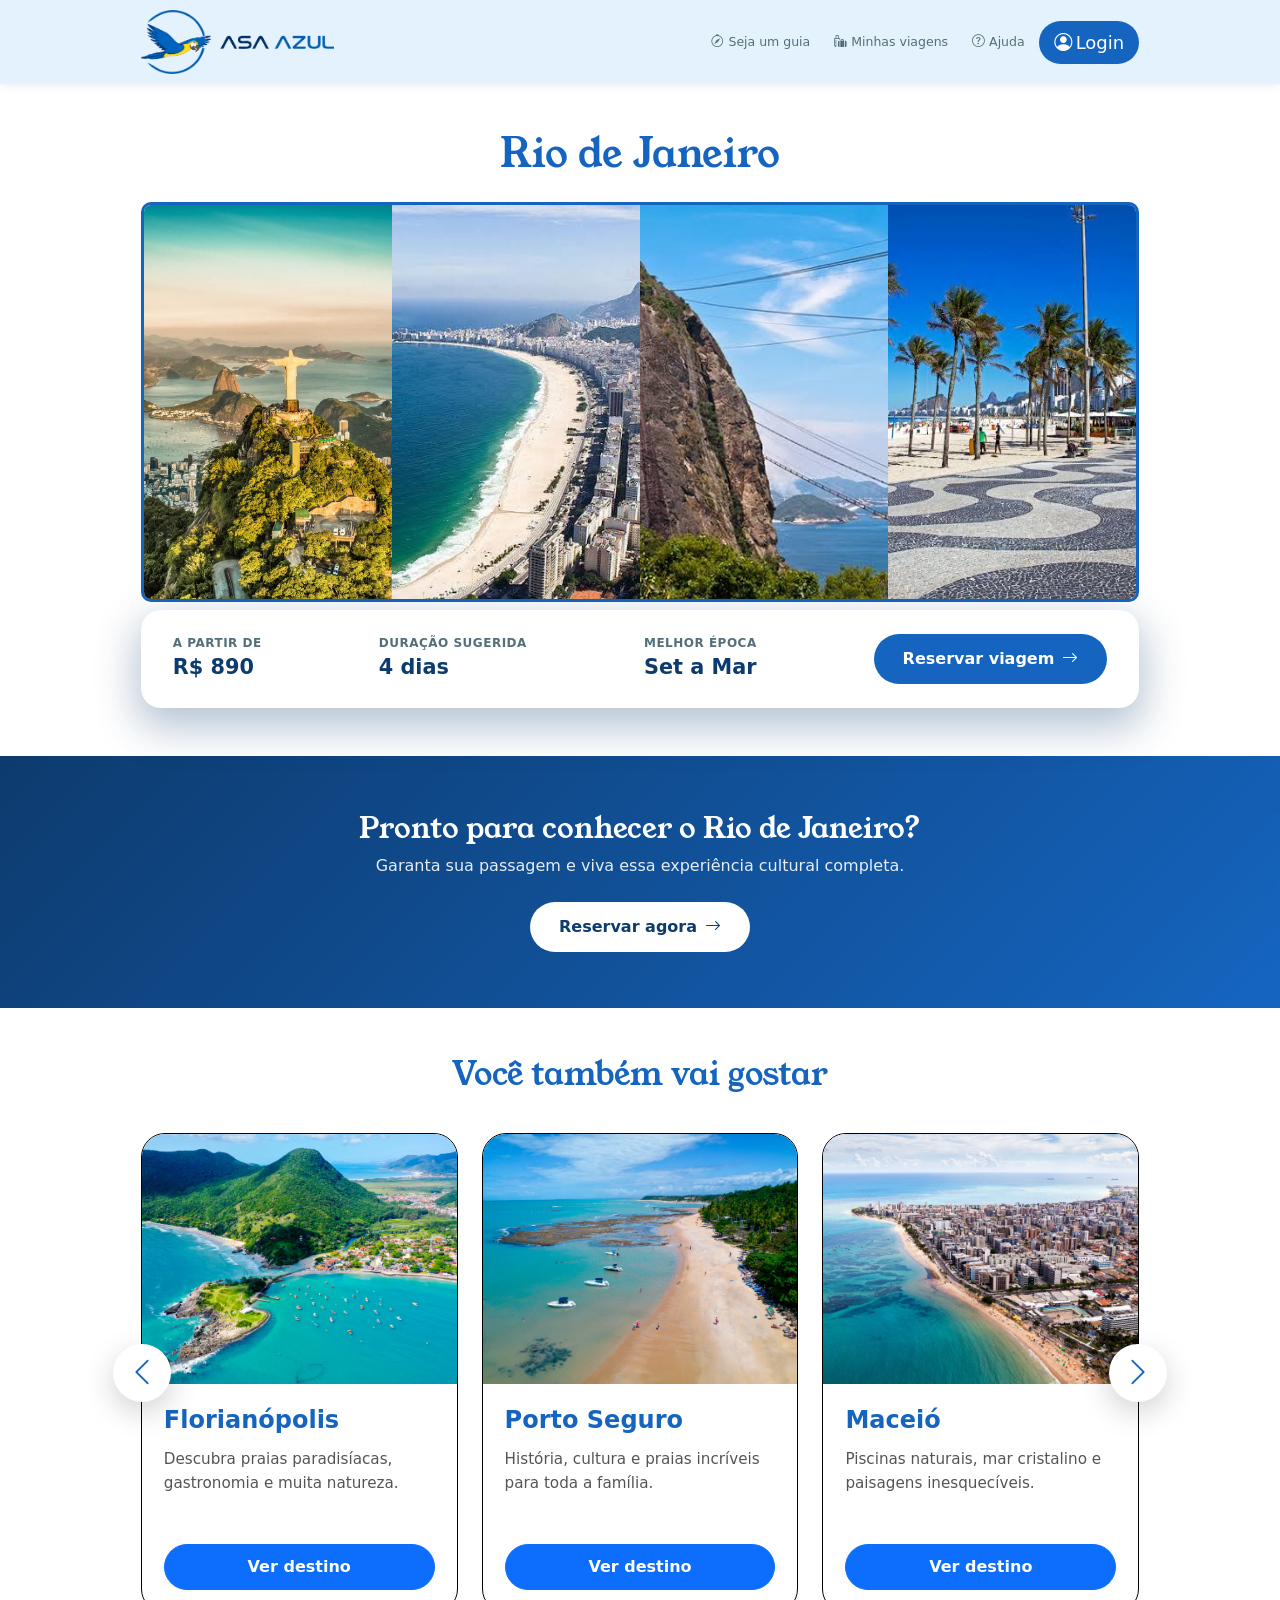
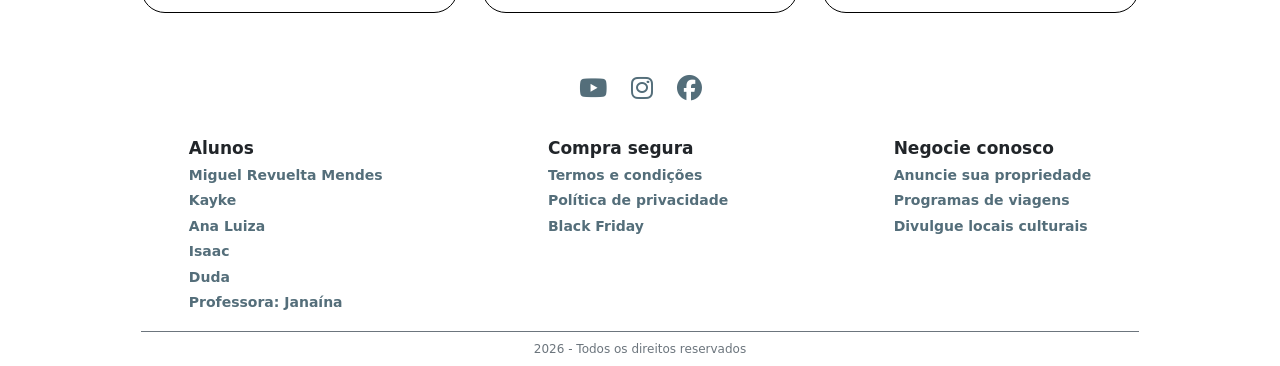
==== commit 4526e37b: "Alteração e novo projeto para a pagina padrão" ====
--- a/paginas/paginapadroviagens.html
+++ b/paginas/paginapadroviagens.html
@@ -44,43 +44,24 @@
             </div>
         </div>
 
-
-        <div class="nav-abas-wrap">
-            <nav class="nav-menu-group container-margem mx-auto">
-                <a class="nav-menu" href="../index.html">
-                    <i class="bi bi-airplane-fill"></i> Passagens
-                </a>
-                <a class="nav-menu" href="../paginas/viagenscurtas.html">
-                    <i class="bi bi-car-front"></i> Viagens curtas
-                </a>
-                <a class="nav-menu">
-                    <i class="bi bi-laptop me-1"></i> Viagens digitais
-                </a>
-                <a class="nav-menu">
-                    <i class="bi bi-tags me-1"></i> Ofertas
-                </a>
-            </nav>
-        </div>
     </header>
 
     <!------------------main----------------->
     <main>
 
-        <!-- Hero da viagem -->
-        <section class="viagem-hero" style="background-image:url('../imagens/rio_de_janeiro.jpg');">
-            <div class="viagem-hero-overlay">
-                <div class="container-margem">
-                    <nav class="viagem-breadcrumb">
-                        <a href="index.html">Início</a> <i class="bi bi-chevron-right"></i> Rio de Janeiro
-                    </nav>
-                    <h1>Rio de Janeiro</h1>
-                    <p><i class="bi bi-geo-alt-fill"></i> Rio de Janeiro, RJ</p>
-                </div>
-            </div>
-        </section>
-
-        <!-- Barra de info rápida -->
-        <section class="container-margem">
+        <!-----Galeria de fotos que abre------->
+        <section class="viagem-hero-galeria container-margem pb-3">
+            <h1 class="titulo mb-4">Rio de Janeiro</h1>
+            <div class="hero-galeria-grid">
+                <img src="../imagens/rio_de_janeiro.jpg">
+                <img src="../imagens/rio1.jpg">
+                <img src="../imagens/rio2.jpg">
+                <img src="../imagens/rio3.jpg">
+            </div>
+        </section>
+
+        <!------ Barra de info rapida ----->
+        <section class="container-margem my-5">
             <div class="viagem-infobar">
                 <div>
                     <span class="viagem-label">A partir de</span>
@@ -97,64 +78,6 @@
                 <a href="reserva.html?destino=SDU" class="btn-reservar">
                     Reservar viagem <i class="bi bi-arrow-right"></i>
                 </a>
-            </div>
-        </section>
-
-        <!-- Sobre o destino -->
-        <section class="container-margem viagem-secao">
-            <h2 class="titulo">Sobre o destino</h2>
-            <p class="viagem-texto">
-                Cidade Maravilhosa, o Rio de Janeiro reúne praias famosas, montanhas cobertas de mata
-                atlântica e um dos patrimônios culturais mais ricos do Brasil. Entre o Cristo Redentor,
-                o Pão de Açúcar e as rodas de samba, cada esquina carrega um pedaço da identidade brasileira.
-            </p>
-        </section>
-
-        <!-- Pontos culturais - foco da empresa -->
-        <section class="container-margem viagem-secao">
-            <h2 class="titulo">Pontos culturais</h2>
-            <p class="viagem-texto text-center mb-4">
-                Experiências que mostram a cultura, a história e as tradições locais.
-            </p>
-
-            <div class="cultura-grid">
-
-                <div class="cultura-card">
-                    <img src="../imagens/cristo.jpg" alt="Cristo Redentor">
-                    <div class="cultura-info">
-                        <span class="cultura-tag"><i class="bi bi-bank2"></i> Patrimônio histórico</span>
-                        <h4>Cristo Redentor</h4>
-                        <p>Uma das Sete Maravilhas do Mundo Moderno e símbolo da fé e da cultura carioca.</p>
-                    </div>
-                </div>
-
-                <div class="cultura-card">
-                    <img src="../imagens/samba.jpg" alt="Roda de samba na Lapa">
-                    <div class="cultura-info">
-                        <span class="cultura-tag"><i class="bi bi-music-note-beamed"></i> Tradição musical</span>
-                        <h4>Rodas de samba na Lapa</h4>
-                        <p>Berço do samba carioca, com bares históricos e música ao vivo todas as noites.</p>
-                    </div>
-                </div>
-
-                <div class="cultura-card">
-                    <img src="../imagens/feira.jpg" alt="Feira de artesanato">
-                    <div class="cultura-info">
-                        <span class="cultura-tag"><i class="bi bi-palette"></i> Artesanato local</span>
-                        <h4>Feira de Ipanema</h4>
-                        <p>Artesãos locais expõem peças únicas que carregam a identidade da cidade.</p>
-                    </div>
-                </div>
-
-                <div class="cultura-card">
-                    <img src="../imagens/culinaria.jpg" alt="Culinária carioca">
-                    <div class="cultura-info">
-                        <span class="cultura-tag"><i class="bi bi-cup-hot"></i> Gastronomia</span>
-                        <h4>Culinária carioca</h4>
-                        <p>Da feijoada aos botecos de esquina, sabores que contam a história da cidade.</p>
-                    </div>
-                </div>
-
             </div>
         </section>
 
--- a/css/estilogeral.css
+++ b/css/estilogeral.css
@@ -210,7 +210,6 @@
     }
 }
 
-/*------modal-----*/
 /* ---- Modal de Login ---- */
 .login-modal-content {
     border-radius: 20px;
@@ -351,6 +350,12 @@
     font-family: var(--fonte1);
 }
 
+#faq-subtitulo {
+    color: var(--cinza-azul);
+    text-align: center;
+    margin-bottom: 2rem;
+}
+
 .pergunta {
     color: var(--azul-escuro);
     cursor: pointer;
@@ -365,6 +370,40 @@
     font-size: 0.75rem;
 }
 
+.faq-item {
+    border-bottom: 1px solid rgba(0,0,0,.08);
+}
+
+.faq-toggle {
+    width: 100%;
+    background: none;
+    border: none;
+    text-align: left;
+    display: flex;
+    align-items: center;
+    justify-content: space-between;
+    padding: 0.6rem 0;
+    cursor: pointer;
+    color: var(--azul-escuro);
+    font-family: inherit;
+}
+
+.faq-seta {
+    transition: transform 0.3s ease;
+    flex-shrink: 0;
+    margin-left: 10px;
+}
+
+.faq-item.aberto .faq-seta {
+    transform: rotate(180deg);
+}
+
+.faq-conteudo {
+    max-height: 0;
+    overflow: hidden;
+    transition: max-height 0.35s ease;
+}
+
 /* -----footer-----*/
 footer div#social i {
     color: var(--cinza-azul);
--- a/css/estilopaginapadraoviagens.css
+++ b/css/estilopaginapadraoviagens.css
@@ -1,54 +1,29 @@
-/* ---- Hero da viagem ---- */
-.viagem-hero {
-    margin-top: 130px; /* compensa o header fixo */
-    height: 55vh;
-    min-height: 380px;
-    background-size: cover;
-    background-position: center;
-    position: relative;
-}
-
-.viagem-hero-overlay {
+/*-------hero galeria-------*/
+.hero-galeria-grid {
+    display: flex;
+    height: 400px;
+    overflow: hidden;
+    border-radius: 10px;
+    border: 3px solid #1565C0;
+}
+
+.hero-galeria-grid img {
+    flex: 1;
+    min-width: 0;
     height: 100%;
-    display: flex;
-    align-items: flex-end;
-    background: linear-gradient(180deg, rgba(13,59,110,.15) 0%, rgba(13,59,110,.85) 100%);
-    padding-bottom: 2.5rem;
-}
-
-.viagem-breadcrumb {
-    color: rgba(255,255,255,.8);
-    font-size: .85rem;
-    margin-bottom: .8rem;
-}
-
-.viagem-breadcrumb a {
-    color: rgba(255,255,255,.8);
-    text-decoration: none;
-}
-
-.viagem-breadcrumb a:hover {
-    text-decoration: underline;
-}
-
-.viagem-hero h1 {
-    color: var(--branco);
-    font-family: var(--fonte1);
-    font-size: 2.6rem;
-    margin-bottom: .3rem;
-}
-
-.viagem-hero p {
-    color: rgba(255,255,255,.9);
-    font-size: 1rem;
-    margin: 0;
+    object-fit: cover;
+    transition: flex-grow 0.8s ease;
+}
+
+.hero-galeria-grid img:hover {
+    flex-grow: 3;
 }
 
 /* ---- Barra de info rápida ---- */
 .viagem-infobar {
     background: var(--branco);
     border-radius: 20px;
-    box-shadow: 0 15px 40px rgba(13,59,110,.15);
+    box-shadow: 0 15px 40px 5px rgba(13, 59, 110, 0.3);
     padding: 1.5rem 2rem;
     margin-top: -3.5rem;
     position: relative;
@@ -95,91 +70,6 @@
     color: var(--branco);
 }
 
-/* ---- Seções gerais ---- */
-.viagem-secao {
-    padding: 3rem 0;
-}
-
-.viagem-texto {
-    max-width: 780px;
-    margin: 0 auto;
-    color: var(--cinza-azul);
-    line-height: 1.7;
-    text-align: center;
-}
-
-/* ---- Pontos culturais ---- */
-.cultura-grid {
-    display: grid;
-    grid-template-columns: repeat(2, 1fr);
-    gap: 24px;
-    max-width: 1000px;
-    margin: 0 auto;
-}
-
-.cultura-card {
-    display: flex;
-    background: var(--branco);
-    border-radius: 20px;
-    overflow: hidden;
-    box-shadow: 0 10px 30px rgba(13,59,110,.10);
-    transition: transform .3s ease;
-}
-
-.cultura-card:hover {
-    transform: translateY(-6px);
-}
-
-.cultura-card img {
-    width: 42%;
-    object-fit: cover;
-}
-
-.cultura-info {
-    padding: 1.4rem;
-    display: flex;
-    flex-direction: column;
-    justify-content: center;
-}
-
-.cultura-tag {
-    display: inline-flex;
-    align-items: center;
-    gap: .35rem;
-    font-size: .72rem;
-    font-weight: 700;
-    text-transform: uppercase;
-    letter-spacing: .5px;
-    color: var(--azul);
-    margin-bottom: .5rem;
-}
-
-.cultura-info h4 {
-    color: var(--azul-escuro);
-    font-weight: 700;
-    margin-bottom: .4rem;
-}
-
-.cultura-info p {
-    color: #555;
-    font-size: .88rem;
-    line-height: 1.5;
-    margin: 0;
-}
-
-@media (max-width: 768px) {
-    .cultura-grid {
-        grid-template-columns: 1fr;
-    }
-    .cultura-card {
-        flex-direction: column;
-    }
-    .cultura-card img {
-        width: 100%;
-        height: 180px;
-    }
-}
-
 /* ---- CTA final ---- */
 .viagem-cta {
     background: linear-gradient(135deg, var(--azul-escuro) 0%, var(--azul) 100%);
